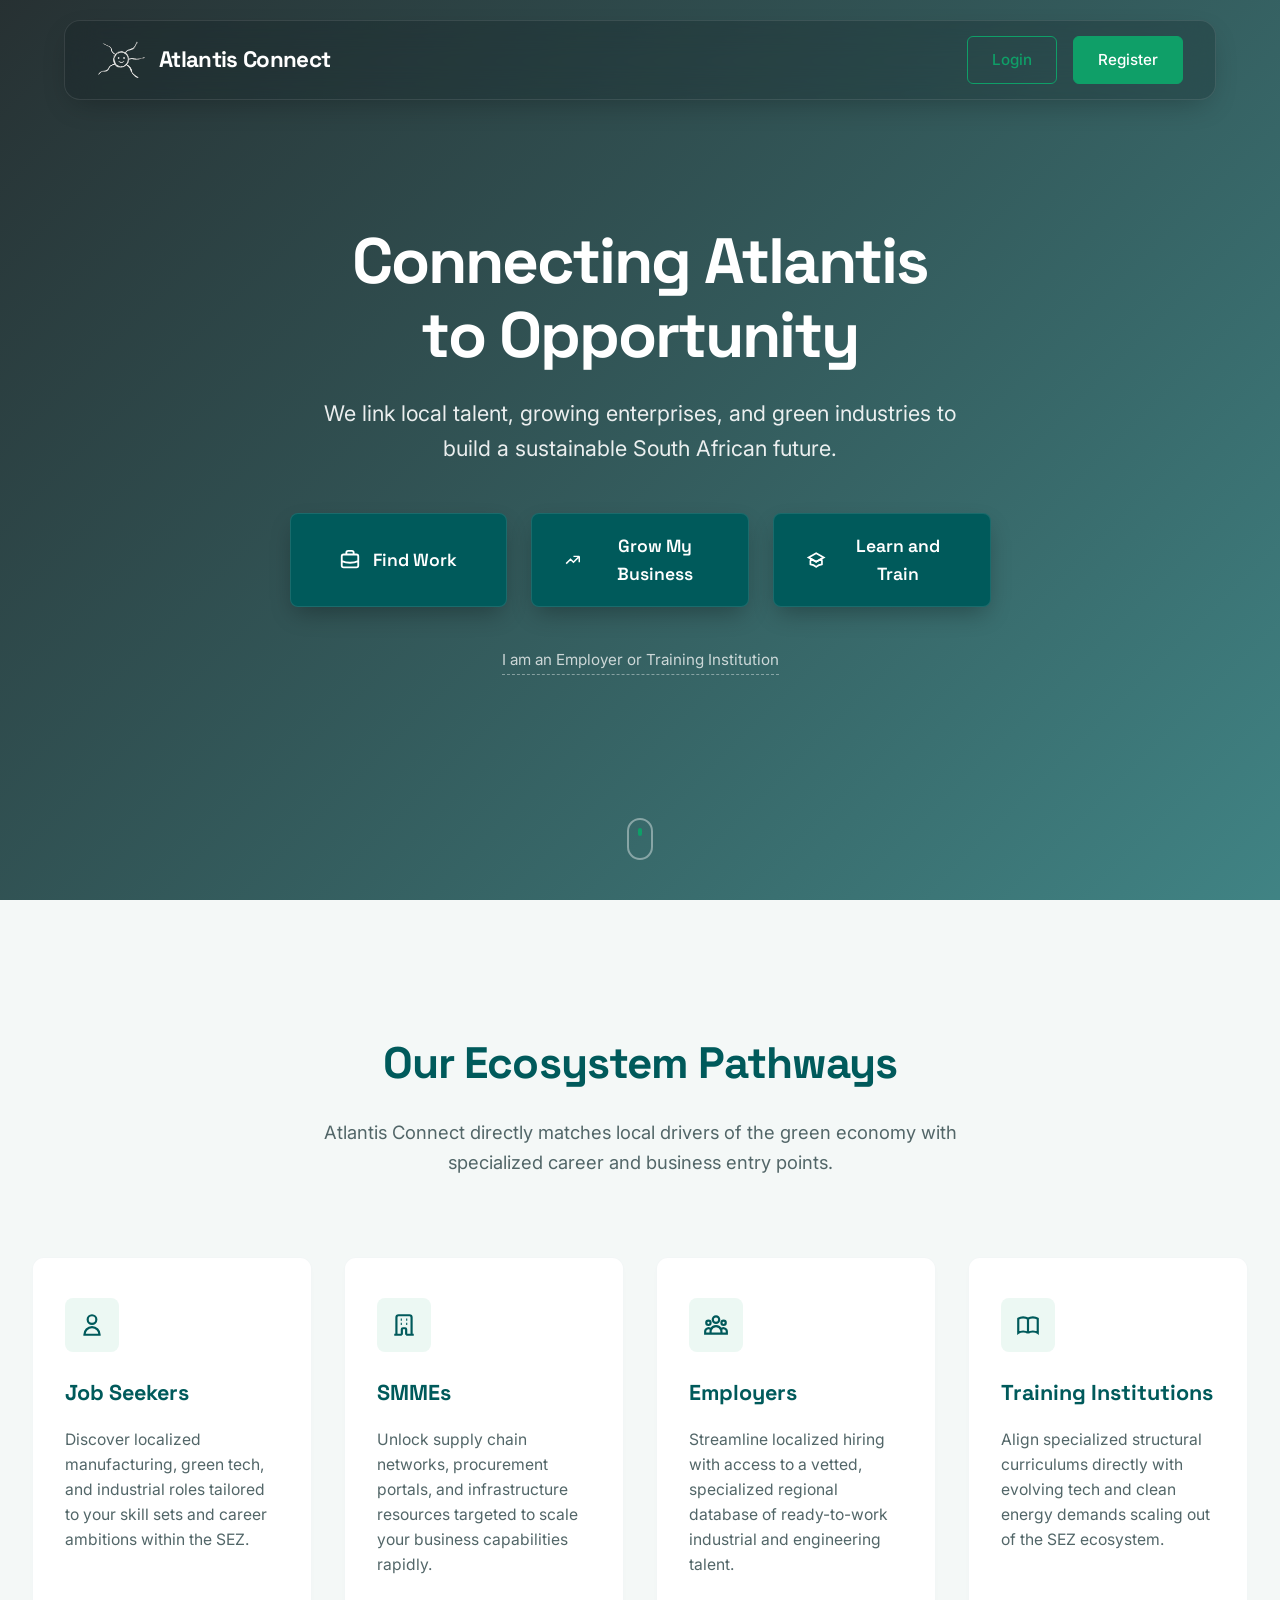
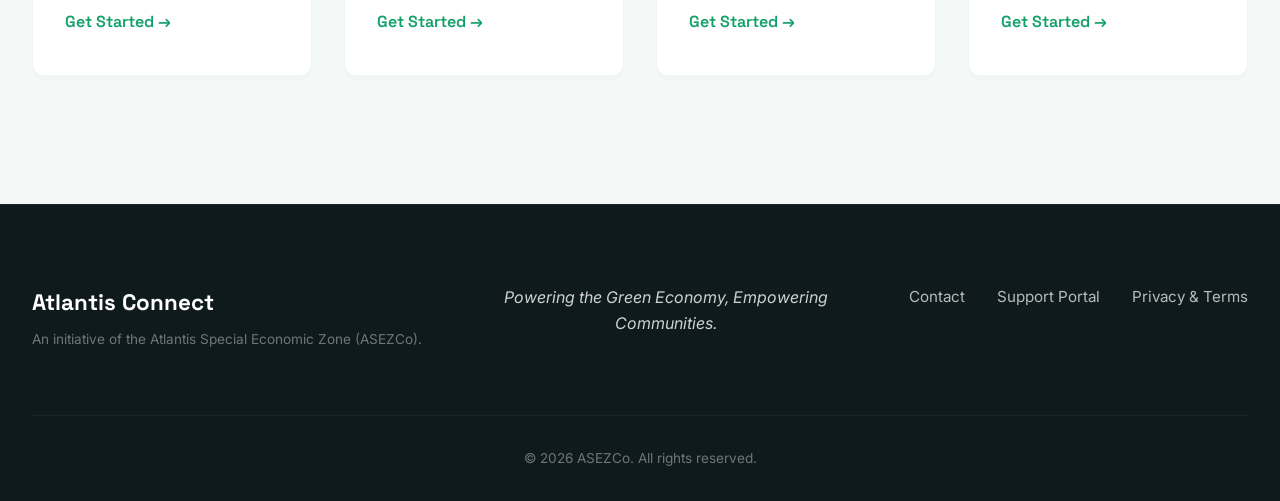
==== index.html @ b41f477b "seeker section complete" ====
<!doctype html>
<html lang="en">
    <head>
        <meta charset="UTF-8" />
        <meta name="viewport" content="width=device-width, initial-scale=1.0" />
        <title>Atlantis Connect - Where Green Industry Meets Community</title>
        <link rel="preconnect" href="https://fonts.googleapis.com" />
        <link rel="preconnect" href="https://fonts.gstatic.com" crossorigin />
        <link
            href="https://fonts.googleapis.com/css2?family=Inter:wght@400;500;600&family=Space+Grotesk:wght@600;700&display=swap"
            rel="stylesheet"
        />
        <link rel="stylesheet" href="style.css" />
    </head>
    <body>
        <header class="navbar" id="navbar">
            <div class="nav-container">
                <a
                    href="#"
                    class="brand-identity"
                    aria-label="Atlantis Connect Home"
                >
                    <img
                        src="logo.png"
                        alt="Atlantis Connect Logo"
                        class="nav-logo"
                        onerror="this.style.display = 'none'"
                    />
                    <span class="brand-name">Atlantis Connect</span>
                </a>

                <button
                    class="menu-toggle"
                    id="menuToggle"
                    aria-expanded="false"
                    aria-label="Toggle navigation menu"
                >
                    <span class="hamburger"></span>
                </button>

                <nav class="nav-menu" id="navMenu">
                    <div class="nav-buttons">
                        <a href="portal.html" class="btn btn-ghost">Login</a>
                        <a href="portal.html" class="btn btn-solid">Register</a>
                    </div>
                </nav>
            </div>
        </header>

        <main>
            <section class="hero">
                <video
                    class="hero-video"
                    autoplay
                    muted
                    loop
                    playsinline
                    poster="https://images.unsplash.com/photo-1473341304170-971dccb5ac1e?auto=format&fit=crop&w=1920&q=80"
                >
                    <source
                        src="https://assets.mixkit.co/videos/preview/mixkit-wind-turbines-generating-electricity-in-a-field-43285-large.mp4"
                        type="video/mp4"
                    />
                    Your browser does not support the video tag.
                </video>
                <div class="hero-overlay"></div>

                <div class="hero-content">
                    <h1 class="hero-headline">
                        Connecting Atlantis<br />to Opportunity
                    </h1>
                    <p class="hero-subtext">
                        We link local talent, growing enterprises, and green
                        industries to build a sustainable South African future.
                    </p>

                    <div class="hero-ctas">
                        <a href="#find-work" class="btn-cta">
                            <svg
                                class="cta-icon"
                                viewBox="0 0 24 24"
                                fill="none"
                                stroke="currentColor"
                                stroke-width="2"
                            >
                                <path
                                    d="M21 13.255A23.931 23.931 0 0112 15c-3.183 0-6.22-.62-9-1.745M16 6V4a2 2 0 00-2-2h-4a2 2 0 00-2 2v2m4 6h.01M5 20h14a2 2 0 002-2V8a2 2 0 00-2-2H5a2 2 0 00-2 2v10a2 2 0 002 2z"
                                />
                            </svg>
                            Find Work
                        </a>
                        <a href="#grow-business" class="btn-cta">
                            <svg
                                class="cta-icon"
                                viewBox="0 0 24 24"
                                fill="none"
                                stroke="currentColor"
                                stroke-width="2"
                            >
                                <path d="M13 7h8m0 0v8m0-8l-8 8-4-4-6 6" />
                            </svg>
                            Grow My Business
                        </a>
                        <a href="#learn-train" class="btn-cta">
                            <svg
                                class="cta-icon"
                                viewBox="0 0 24 24"
                                fill="none"
                                stroke="currentColor"
                                stroke-width="2"
                            >
                                <path d="M12 14l9-5-9-5-9 5 9 5z" />
                                <path
                                    d="M12 14l6.16-3.422a12.083 12.083 0 01.665 6.479A11.952 11.952 0 0012 20.055a11.952 11.952 0 00-6.824-2.998 12.078 12.078 0 01.665-6.479L12 14z"
                                />
                            </svg>
                            Learn and Train
                        </a>
                    </div>

                    <a href="#employer-registration" class="hero-secondary-link"
                        >I am an Employer or Training Institution</a
                    >
                </div>

                <div class="scroll-indicator" aria-hidden="true">
                    <div class="mouse-wheel"></div>
                </div>
            </section>

            <section class="how-it-works" id="how-it-works">
                <div class="section-container">
                    <div class="section-header animate-on-scroll">
                        <h2>Our Ecosystem Pathways</h2>
                        <p>
                            Atlantis Connect directly matches local drivers of
                            the green economy with specialized career and
                            business entry points.
                        </p>
                    </div>

                    <div class="cards-grid">
                        <div class="card animate-on-scroll">
                            <div class="card-icon-wrapper">
                                <svg
                                    class="card-icon"
                                    viewBox="0 0 24 24"
                                    fill="none"
                                    stroke="currentColor"
                                    stroke-width="2"
                                >
                                    <path
                                        d="M16 7a4 4 0 11-8 0 4 4 0 018 0zM12 14a7 7 0 00-7 7h14a7 7 0 00-7-7z"
                                    />
                                </svg>
                            </div>
                            <h3>Job Seekers</h3>
                            <p>
                                Discover localized manufacturing, green tech,
                                and industrial roles tailored to your skill sets
                                and career ambitions within the SEZ.
                            </p>
                            <a href="#job-seeker" class="card-link"
                                >Get Started &rarr;</a
                            >
                        </div>

                        <div class="card animate-on-scroll">
                            <div class="card-icon-wrapper">
                                <svg
                                    class="card-icon"
                                    viewBox="0 0 24 24"
                                    fill="none"
                                    stroke="currentColor"
                                    stroke-width="2"
                                >
                                    <path
                                        d="M19 21V5a2 2 0 00-2-2H7a2 2 0 00-2 2v16m14 0h2m-2 0h-5m-9 0H3m2 0h5M9 7h1m-1 4h1m4-4h1m-1 4h1m-5 10v-5a1 1 0 011-1h2a1 1 0 011 1v5"
                                    />
                                </svg>
                            </div>
                            <h3>SMMEs</h3>
                            <p>
                                Unlock supply chain networks, procurement
                                portals, and infrastructure resources targeted
                                to scale your business capabilities rapidly.
                            </p>
                            <a href="#smme" class="card-link"
                                >Get Started &rarr;</a
                            >
                        </div>

                        <div class="card animate-on-scroll">
                            <div class="card-icon-wrapper">
                                <svg
                                    class="card-icon"
                                    viewBox="0 0 24 24"
                                    fill="none"
                                    stroke="currentColor"
                                    stroke-width="2"
                                >
                                    <path
                                        d="M17 20h5v-2a3 3 0 00-5.356-1.857M17 20H7m10 0v-2c0-.656-.126-1.283-.356-1.857M7 20H2v-2a3 3 0 015.356-1.857M7 20v-2c0-.656.126-1.283.356-1.857m0 0a5.002 5.002 0 019.288 0M15 7a3 3 0 11-6 0 3 3 0 016 0zm6 3a2 2 0 11-4 0 2 2 0 014 0zM7 10a2 2 0 11-4 0 2 2 0 014 0z"
                                    />
                                </svg>
                            </div>
                            <h3>Employers</h3>
                            <p>
                                Streamline localized hiring with access to a
                                vetted, specialized regional database of
                                ready-to-work industrial and engineering talent.
                            </p>
                            <a href="#employer" class="card-link"
                                >Get Started &rarr;</a
                            >
                        </div>

                        <div class="card animate-on-scroll">
                            <div class="card-icon-wrapper">
                                <svg
                                    class="card-icon"
                                    viewBox="0 0 24 24"
                                    fill="none"
                                    stroke="currentColor"
                                    stroke-width="2"
                                >
                                    <path
                                        d="M12 6.253v13m0-13C10.832 5.477 9.246 5 7.5 5S4.168 5.477 3 6.253v13C4.168 18.477 5.754 18 7.5 18s3.332.477 4.5 1.253m0-13C13.168 5.477 14.754 5 16.5 5c1.747 0 3.332.477 4.5 1.253v13C19.832 18.477 18.247 18 16.5 18c-1.746 0-3.332.477-4.5 1.253"
                                    />
                                </svg>
                            </div>
                            <h3>Training Institutions</h3>
                            <p>
                                Align specialized structural curriculums
                                directly with evolving tech and clean energy
                                demands scaling out of the SEZ ecosystem.
                            </p>
                            <a href="#institutions" class="card-link"
                                >Get Started &rarr;</a
                            >
                        </div>
                    </div>
                </div>
            </section>
        </main>

        <footer class="footer">
            <div class="footer-container">
                <div class="footer-left">
                    <span class="footer-brand">Atlantis Connect</span>
                    <p class="footer-credit">
                        An initiative of the Atlantis Special Economic Zone
                        (ASEZCo).
                    </p>
                </div>
                <div class="footer-center">
                    <p class="footer-tagline">
                        Powering the Green Economy, Empowering Communities.
                    </p>
                </div>
                <div class="footer-right">
                    <nav class="footer-links" aria-label="Footer Navigation">
                        <a href="#contact">Contact</a>
                        <a href="#support">Support Portal</a>
                        <a href="#privacy">Privacy & Terms</a>
                    </nav>
                </div>
            </div>
            <div class="footer-bottom">
                <p>&copy; 2026 ASEZCo. All rights reserved.</p>
            </div>
        </footer>

        <script src="app.js"></script>
    </body>
</html>
---- style.css ----
/* --- CSS DESIGN SYSTEM & TOKENS --- */
:root {
    /* Color Palette - Grounded Green Economy Theme */
    --color-primary: #005a5b; /* Deep Teal */
    --color-accent: #0f9f68; /* Vibrant Sustainable Green */
    --color-accent-hover: #0c8556; /* Deepened Accenting Green */
    --color-bg-dark: #0f1a1c; /* Muted Charcoal Charcoal-Teal Blend */
    --color-bg-light: #f4f8f7; /* Clean Minimal Light Green Neutrals */
    --color-text-dark: #1a2b2c; /* Near Black Neutral */
    --color-text-muted: #526668; /* Softer Contrast Body Text */
    --color-white: #ffffff;

    /* Typography Overrides */
    --font-heading:
        "Space Grotesk", -apple-system, BlinkMacSystemFont, sans-serif;
    --font-body: "Inter", -apple-system, BlinkMacSystemFont, sans-serif;

    /* Structural Constants */
    --navbar-height: 80px;
    --transition-smooth: all 0.4s cubic-bezier(0.16, 1, 0.3, 1);
}

/* --- RESET & ACCESSIBILITY STANDARD RESET --- */
* {
    box-sizing: border-box;
    margin: 0;
    padding: 0;
}

html {
    scroll-behavior: smooth;
    font-size: 16px;
}

body {
    font-family: var(--font-body);
    color: var(--color-text-dark);
    background-color: var(--color-white);
    line-height: 1.6;
    overflow-x: hidden;
    -webkit-font-smoothing: antialiased;
}

/* Accessible focus outline metrics */
a:focus-visible,
button:focus-visible {
    outline: 3px solid var(--color-accent);
    outline-offset: 4px;
}

/* --- FIXED GLASSMORPHIC NAVBAR --- */
.navbar {
    position: fixed;
    top: 0;
    left: 0;
    width: 100%;
    height: var(--navbar-height);
    z-index: 1000;
    display: flex;
    align-items: center;
    background-color: rgba(
        15,
        26,
        28,
        0.15
    ); /* Semi-transparent default start */
    backdrop-filter: blur(5px);
    -webkit-backdrop-filter: blur(12px);
    border-bottom: 1px solid rgba(255, 255, 255, 0.05);
    transition: var(--transition-smooth);
}

/* Scrolled visual adjustments via Javascript state injection */
.navbar.scrolled {
    background-color: rgba(15, 26, 28, 0.85);
    border-bottom: 1px solid rgba(15, 159, 104, 0.15);
    box-shadow: 0 4px 30px rgba(0, 0, 0, 0.1);
}

.nav-container {
    width: 100%;
    max-width: 1280px;
    margin: 0 auto;
    padding: 0 2rem;
    display: flex;
    justify-content: space-between;
    align-items: center;
}

.brand-identity {
    display: flex;
    align-items: center;
    text-decoration: none;
    gap: 0.75rem;
}

.nav-logo {
    height: 40px;
    width: auto;
    object-fit: contain;
}

.brand-name {
    font-family: var(--font-heading);
    font-weight: 700;
    font-size: 1.4rem;
    color: var(--color-white);
    letter-spacing: -0.03em;
}

.nav-menu {
    display: flex;
    align-items: center;
}

.nav-buttons {
    display: flex;
    gap: 1rem;
    align-items: center;
}

/* Button UI Components */
.btn {
    display: inline-flex;
    align-items: center;
    justify-content: center;
    padding: 0.65rem 1.5rem;
    font-weight: 500;
    font-size: 0.95rem;
    border-radius: 6px;
    text-decoration: none;
    cursor: pointer;
    transition: var(--transition-smooth);
}

.btn-ghost {
    color: var(--color-accent);
    background: transparent;
    border: 1.5px solid var(--color-accent);
}

.btn-ghost:hover {
    color: var(--color-white);
    background-color: var(--color-accent);
    border-color: var(--color-accent);
}

.btn-solid {
    color: var(--color-white);
    background-color: var(--color-accent);
    border: 1.5px solid var(--color-accent);
}

.btn-solid:hover {
    background-color: var(--color-accent-hover);
    border-color: var(--color-accent-hover);
    transform: translateY(-1px);
}

/* Mobile Hamburger Menu icon structural patterns */
.menu-toggle {
    display: none;
    background: none;
    border: none;
    cursor: pointer;
    padding: 0.5rem;
    z-index: 1001;
}

.hamburger {
    display: block;
    width: 24px;
    height: 2px;
    background: var(--color-white);
    position: relative;
    transition: background 0.3s ease;
}

.hamburger::before,
.hamburger::after {
    content: "";
    position: absolute;
    width: 24px;
    height: 2px;
    background: var(--color-white);
    transition:
        transform 0.3s ease,
        top 0.3s ease;
}
.hamburger::before {
    top: -6px;
}
.hamburger::after {
    top: 6px;
}

/* Hamburger Open States */
.menu-toggle[aria-expanded="true"] .hamburger {
    background: transparent;
}
.menu-toggle[aria-expanded="true"] .hamburger::before {
    transform: rotate(45deg);
    top: 0;
}
.menu-toggle[aria-expanded="true"] .hamburger::after {
    transform: rotate(-45deg);
    top: 0;
}

/* --- FULL SCREEN HERO VIA VIDEO ELEMENT --- */
.hero {
    position: relative;
    width: 100vw;
    height: 100vh;
    display: flex;
    align-items: center;
    justify-content: center;
    overflow: hidden;
}

.hero-video {
    position: absolute;
    top: 50%;
    left: 50%;
    min-width: 100%;
    min-height: 100%;
    width: auto;
    height: auto;
    transform: translate(-50%, -50%);
    object-fit: cover;
    z-index: 1;
}

.hero-overlay {
    position: absolute;
    top: 0;
    left: 0;
    width: 100%;
    height: 100%;
    background: linear-gradient(
        135deg,
        rgba(15, 26, 28, 0.9) 0%,
        rgba(0, 90, 91, 0.75) 100%
    );
    z-index: 2;
}

.hero-content {
    position: relative;
    z-index: 3;
    max-width: 900px;
    padding: 0 2rem;
    text-align: center;
    color: var(--color-white);
}

.hero-headline {
    font-family: var(--font-heading);
    font-size: clamp(2.5rem, 5vw, 4.5rem);
    font-weight: 700;
    line-height: 1.15;
    letter-spacing: -0.03em;
    margin-bottom: 1.5rem;
}

.hero-subtext {
    font-size: clamp(1.1rem, 2.5vw, 1.35rem);
    max-width: 650px;
    margin: 0 auto 3rem auto;
    font-weight: 400;
    color: rgba(255, 255, 255, 0.9);
}

/* Call-to-action Horizonal Block Arrays */
.hero-ctas {
    display: flex;
    justify-content: center;
    gap: 1.5rem;
    margin-bottom: 2.5rem;
}

.btn-cta {
    display: inline-flex;
    align-items: center;
    justify-content: center;
    gap: 0.75rem;
    padding: 1.1rem 2rem;
    background-color: var(--color-primary);
    color: var(--color-white);
    font-family: var(--font-heading);
    font-weight: 600;
    font-size: 1.1rem;
    text-decoration: none;
    border-radius: 8px;
    border: 1px solid rgba(255, 255, 255, 0.1);
    box-shadow: 0 10px 25px -5px rgba(0, 0, 0, 0.3);
    transition: var(--transition-smooth);
    flex: 1;
    max-width: 240px;
}

.btn-cta:hover {
    background-color: var(--color-accent);
    transform: translateY(-3px);
    box-shadow: 0 15px 30px -5px rgba(15, 159, 104, 0.4);
}

.cta-icon {
    width: 22px;
    height: 22px;
    transition: var(--transition-smooth);
}

.hero-secondary-link {
    display: inline-block;
    color: rgba(255, 255, 255, 0.75);
    font-size: 0.95rem;
    text-decoration: none;
    border-bottom: 1px dashed rgba(255, 255, 255, 0.4);
    padding-bottom: 2px;
    transition: var(--transition-smooth);
}

.hero-secondary-link:hover {
    color: var(--color-accent);
    border-bottom-color: var(--color-accent);
}

/* Scroll Indicators */
.scroll-indicator {
    position: absolute;
    bottom: 2.5rem;
    left: 50%;
    transform: translateX(-50%);
    z-index: 3;
}

.mouse-wheel {
    width: 26px;
    height: 42px;
    border: 2px solid rgba(255, 255, 255, 0.4);
    border-radius: 15px;
    position: relative;
}

.mouse-wheel::before {
    content: "";
    position: absolute;
    top: 8px;
    left: 50%;
    width: 4px;
    height: 8px;
    background-color: var(--color-accent);
    border-radius: 2px;
    transform: translateX(-50%);
    animation: scrollBlink 2s infinite ease-in-out;
}

@keyframes scrollBlink {
    0% {
        opacity: 0;
        transform: translate(-50%, 0);
    }
    40% {
        opacity: 1;
    }
    80% {
        opacity: 0;
        transform: translate(-50%, 10px);
    }
    100% {
        opacity: 0;
    }
}

/* --- HOW IT WORKS CARD SECTION --- */
.how-it-works {
    background-color: var(--color-bg-light);
    padding: 8rem 2rem;
    position: relative;
}

.section-container {
    max-width: 1280px;
    margin: 0 auto;
}

.section-header {
    text-align: center;
    max-width: 700px;
    margin: 0 auto 5rem auto;
}

.section-header h2 {
    font-family: var(--font-heading);
    font-size: clamp(2rem, 4vw, 2.75rem);
    color: var(--color-primary);
    margin-bottom: 1.25rem;
    letter-spacing: -0.02em;
}

.section-header p {
    font-size: 1.15rem;
    color: var(--color-text-muted);
}

.cards-grid {
    display: grid;
    grid-template-columns: repeat(4, 1fr);
    gap: 2rem;
}

.card {
    background: var(--color-white);
    padding: 2.5rem 2rem;
    border-radius: 12px;
    box-shadow:
        0 4px 6px -1px rgba(0, 0, 0, 0.02),
        0 2px 4px -1px rgba(0, 0, 0, 0.006);
    border: 1px solid rgba(0, 90, 91, 0.05);
    transition: var(--transition-smooth);
    display: flex;
    flex-direction: column;
}

.card:hover {
    transform: translateY(-8px);
    box-shadow: 0 20px 40px -15px rgba(0, 90, 91, 0.12);
    border-color: rgba(15, 159, 104, 0.2);
}

.card-icon-wrapper {
    width: 54px;
    height: 54px;
    background-color: rgba(15, 159, 104, 0.08);
    border-radius: 8px;
    display: flex;
    align-items: center;
    justify-content: center;
    margin-bottom: 1.5rem;
    color: var(--color-primary);
    transition: var(--transition-smooth);
}

.card:hover .card-icon-wrapper {
    background-color: var(--color-accent);
    color: var(--color-white);
}

.card-icon {
    width: 26px;
    height: 26px;
}

.card h3 {
    font-family: var(--font-heading);
    font-size: 1.35rem;
    color: var(--color-primary);
    margin-bottom: 1rem;
}

.card p {
    color: var(--color-text-muted);
    font-size: 0.98rem;
    line-height: 1.6;
    margin-bottom: 2rem;
    flex-grow: 1;
}

.card-link {
    font-family: var(--font-heading);
    font-weight: 600;
    color: var(--color-accent);
    text-decoration: none;
    font-size: 1rem;
    display: inline-flex;
    align-items: center;
    transition: var(--transition-smooth);
}

.card:hover .card-link {
    color: var(--color-primary);
}

/* --- INTERSECTION OBSERVER ANIMATION WRAPPERS --- */
.animate-on-scroll {
    opacity: 0;
    transform: translateY(30px);
    transition:
        opacity 0.8s cubic-bezier(0.16, 1, 0.3, 1),
        transform 0.8s cubic-bezier(0.16, 1, 0.3, 1);
    will-change: transform, opacity;
}

.animate-on-scroll.visible {
    opacity: 1;
    transform: translateY(0);
}

/* --- MINIMAL FOOTER LAYOUT --- */
.footer {
    background-color: var(--color-bg-dark);
    color: rgba(255, 255, 255, 0.7);
    padding: 5rem 2rem 2rem 2rem;
    border-top: 1px solid rgba(255, 255, 255, 0.05);
}

.footer-container {
    max-width: 1280px;
    margin: 0 auto;
    display: flex;
    justify-content: space-between;
    align-items: flex-start;
    gap: 3rem;
    margin-bottom: 4rem;
}

.footer-brand {
    font-family: var(--font-heading);
    font-weight: 700;
    font-size: 1.4rem;
    color: var(--color-white);
    display: block;
    margin-bottom: 0.5rem;
}

.footer-credit {
    font-size: 0.85rem;
    color: rgba(255, 255, 255, 0.4);
}

.footer-center {
    max-width: 350px;
    text-align: center;
}

.footer-tagline {
    font-size: 1rem;
    font-style: italic;
    color: rgba(255, 255, 255, 0.8);
}

.footer-links {
    display: flex;
    gap: 2rem;
}

.footer-links a {
    color: rgba(255, 255, 255, 0.7);
    text-decoration: none;
    font-size: 0.95rem;
    transition: var(--transition-smooth);
}

.footer-links a:hover {
    color: var(--color-accent);
}

.footer-bottom {
    max-width: 1280px;
    margin: 0 auto;
    padding-top: 2rem;
    border-top: 1px solid rgba(255, 255, 255, 0.05);
    text-align: center;
    font-size: 0.85rem;
    color: rgba(255, 255, 255, 0.4);
}

/* --- ADAPTIVE RESPONSIVE MEDIA QUERIES --- */

@media (max-width: 1024px) {
    .cards-grid {
        grid-template-columns: repeat(2, 1fr);
        gap: 1.5rem;
    }

    .footer-container {
        flex-direction: column;
        align-items: center;
        text-align: center;
        gap: 2.5rem;
    }
}

@media (max-width: 768px) {
    :root {
        --navbar-height: 70px;
    }

    /* Transforming Mobile Menu Overlay */
    .menu-toggle {
        display: block;
    }

    .nav-menu {
        position: fixed;
        top: 0;
        right: -100%;
        width: 80%;
        max-width: 400px;
        height: 100vh;
        background-color: rgba(15, 26, 28, 0.98);
        backdrop-filter: blur(20px);
        -webkit-backdrop-filter: blur(20px);
        padding: 8rem 2rem 2rem 2rem;
        box-shadow: -10px 0 30px rgba(0, 0, 0, 0.5);
        transition: right 0.4s cubic-bezier(0.16, 1, 0.3, 1);
        z-index: 1000;
        display: block;
    }

    .nav-menu.active {
        right: 0;
    }

    .nav-buttons {
        flex-direction: column;
        width: 100%;
        gap: 1.5rem;
    }

    .nav-buttons .btn {
        width: 100%;
        padding: 1rem;
        font-size: 1.1rem;
    }

    /* Stacked Hero Actions on mobile viewports */
    .hero-ctas {
        flex-direction: column;
        align-items: center;
        gap: 1rem;
    }

    .btn-cta {
        width: 100%;
        max-width: 100%;
    }

    .cards-grid {
        grid-template-columns: 1fr;
    }

    .how-it-works {
        padding: 5rem 1.5rem;
    }
}

/* --- FIXED FLOATING GLASSMORPHIC NAVBAR --- */
.navbar {
    position: fixed;
    /* Position parameters to create the floating margins */
    top: 1.25rem;
    left: 5%;
    width: 90%;
    height: var(--navbar-height);
    z-index: 1000;
    display: flex;
    align-items: center;

    /* Aesthetics: Floating layout adjustments */
    background-color: rgba(15, 26, 28, 0.25);
    backdrop-filter: blur(16px);
    -webkit-backdrop-filter: blur(16px);
    border: 1px solid rgba(255, 255, 255, 0.1);
    border-radius: 16px; /* Smooth rounded corners */

    box-shadow: 0 10px 30px -10px rgba(0, 0, 0, 0.3);
    transition: var(--transition-smooth);
}

/* Scrolled visual transitions */
.navbar.scrolled {
    top: 0.75rem; /* Subtly shifts closer to the top edge on scroll */
    background-color: rgba(26, 47, 50, 0.85);
    border-color: rgba(15, 159, 104, 0.3); /* Accent teal border highlight */
    box-shadow: 0 20px 40px -15px rgba(0, 0, 0, 0.5);
}

/* Responsive adjustment for Mobile Viewports */
@media (max-width: 768px) {
    .navbar {
        top: 1rem;
        left: 4%;
        width: 92%;
        border-radius: 12px; /* Slightly tighter radius for smaller screens */
    }

    .navbar.scrolled {
        top: 0.5rem;
    }
}
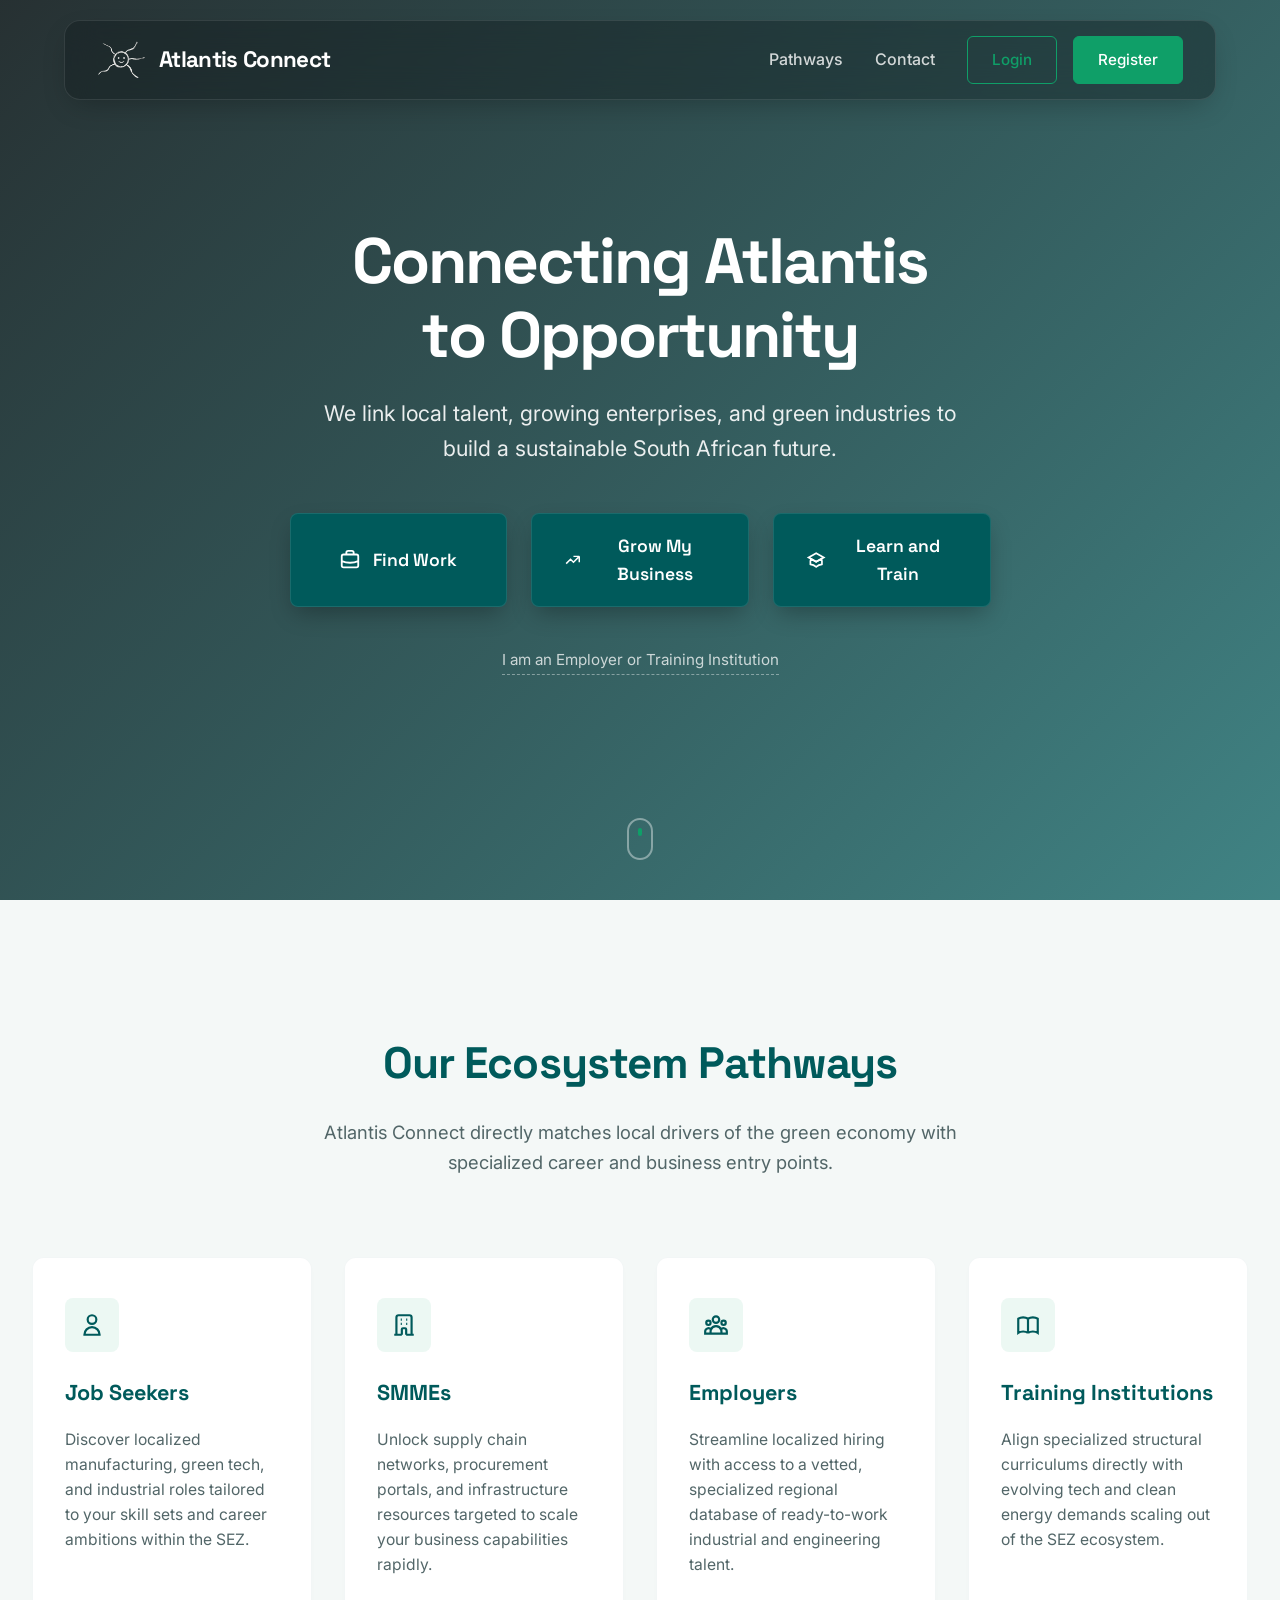
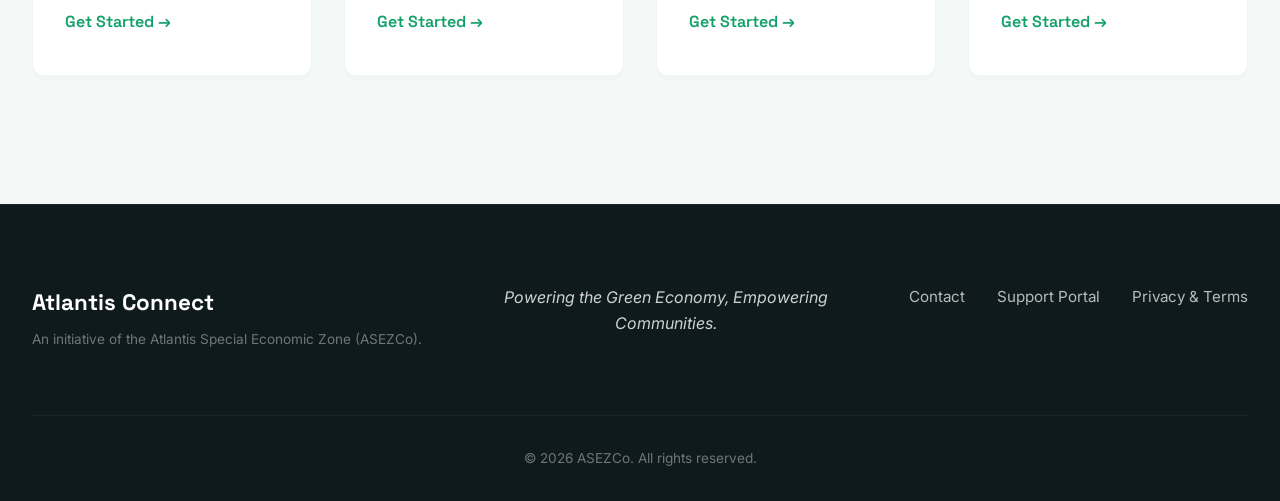
==== commit a97d1713: "added responsiveness to login page" ====
--- a/index.html
+++ b/index.html
@@ -39,6 +39,16 @@
                 </button>
 
                 <nav class="nav-menu" id="navMenu">
+                    <ul class="nav-links">
+                        <li>
+                            <a href="#how-it-works" class="nav-link-item"
+                                >Pathways</a
+                            >
+                        </li>
+                        <li>
+                            <a href="#contact" class="nav-link-item">Contact</a>
+                        </li>
+                    </ul>
                     <div class="nav-buttons">
                         <a href="portal.html" class="btn btn-ghost">Login</a>
                         <a href="portal.html" class="btn btn-solid">Register</a>
--- a/style.css
+++ b/style.css
@@ -690,3 +690,155 @@
         top: 0.5rem;
     }
 }
+
+/* --- FIXED FLOATING GLASSMORPHIC NAVBAR (Desktop Default) --- */
+.navbar {
+    position: fixed;
+    top: 1.25rem;
+    left: 5%;
+    width: 90%;
+    height: var(--navbar-height);
+    z-index: 1000;
+    display: flex;
+    align-items: center;
+    background-color: rgba(15, 26, 28, 0.4);
+    backdrop-filter: blur(16px);
+    -webkit-backdrop-filter: blur(16px);
+    border: 1px solid rgba(255, 255, 255, 0.1);
+    border-radius: 16px;
+    box-shadow: 0 10px 30px -10px rgba(0, 0, 0, 0.3);
+    transition: var(--transition-smooth);
+}
+
+.navbar.scrolled {
+    top: 0.75rem;
+    background-color: rgba(15, 26, 28, 0.9);
+    border-color: rgba(15, 159, 104, 0.3);
+    box-shadow: 0 20px 40px -15px rgba(0, 0, 0, 0.5);
+}
+
+/* Base Desktop Nav Links styling */
+.nav-links {
+    display: flex;
+    list-style: none;
+    gap: 2rem;
+    margin-right: 2rem;
+}
+
+.nav-link-item {
+    color: rgba(255, 255, 255, 0.8);
+    text-decoration: none;
+    font-weight: 500;
+    transition: var(--transition-smooth);
+}
+
+.nav-link-item:hover {
+    color: var(--color-accent);
+}
+
+/* --- ADAPTIVE RESPONSIVE MEDIA QUERIES --- */
+@media (max-width: 1024px) {
+    .cards-grid {
+        grid-template-columns: repeat(2, 1fr);
+        gap: 1.5rem;
+    }
+    .footer-container {
+        flex-direction: column;
+        align-items: center;
+        text-align: center;
+        gap: 2.5rem;
+    }
+}
+
+@media (max-width: 768px) {
+    :root {
+        --navbar-height: 70px;
+    }
+
+    .navbar {
+        top: 1rem;
+        left: 4%;
+        width: 92%;
+        border-radius: 12px;
+    }
+
+    .navbar.scrolled {
+        top: 0.5rem;
+    }
+
+    .menu-toggle {
+        display: block;
+    }
+
+    /* Fixed Layout: Break out of the floating parent dimensions safely */
+    .nav-menu {
+        position: fixed;
+        top: calc(-1rem - 2px); /* Offsets the navbar floating top margin */
+        right: -110%;
+        width: 85vw;
+        max-width: 360px;
+        height: 100vh;
+        background-color: #0f1a1c; /* Solid fall-back match to --color-bg-dark */
+        padding: 6rem 2rem 2rem 2rem;
+        box-shadow: -10px 0 30px rgba(0, 0, 0, 0.5);
+        transition: right 0.4s cubic-bezier(0.16, 1, 0.3, 1);
+        display: flex;
+        flex-direction: column;
+        gap: 2.5rem;
+        border-top-right-radius: 0;
+        border-bottom-right-radius: 0;
+        border-top-left-radius: 12px;
+        border-bottom-left-radius: 12px;
+    }
+
+    .nav-menu.active {
+        right: calc(
+            -4vw - 2px
+        ); /* Snaps neatly to the screen edge regardless of floating parent margins */
+    }
+
+    .nav-links {
+        flex-direction: column;
+        gap: 1.5rem;
+        margin-right: 0;
+        padding: 0;
+    }
+
+    .nav-link-item {
+        font-size: 1.25rem;
+        display: block;
+        padding-bottom: 0.5rem;
+        border-bottom: 1px solid rgba(255, 255, 255, 0.05);
+    }
+
+    .nav-buttons {
+        flex-direction: column;
+        width: 100%;
+        gap: 1rem;
+    }
+
+    .nav-buttons .btn {
+        width: 100%;
+        padding: 0.85rem;
+        font-size: 1.05rem;
+    }
+
+    .hero-ctas {
+        flex-direction: column;
+        align-items: center;
+        gap: 1rem;
+    }
+
+    .btn-cta {
+        width: 100%;
+        max-width: 100%;
+    }
+
+    .cards-grid {
+        grid-template-columns: 1fr;
+    }
+
+    .how-it-works {
+        padding: 5rem 1.5rem;
+    }
+}
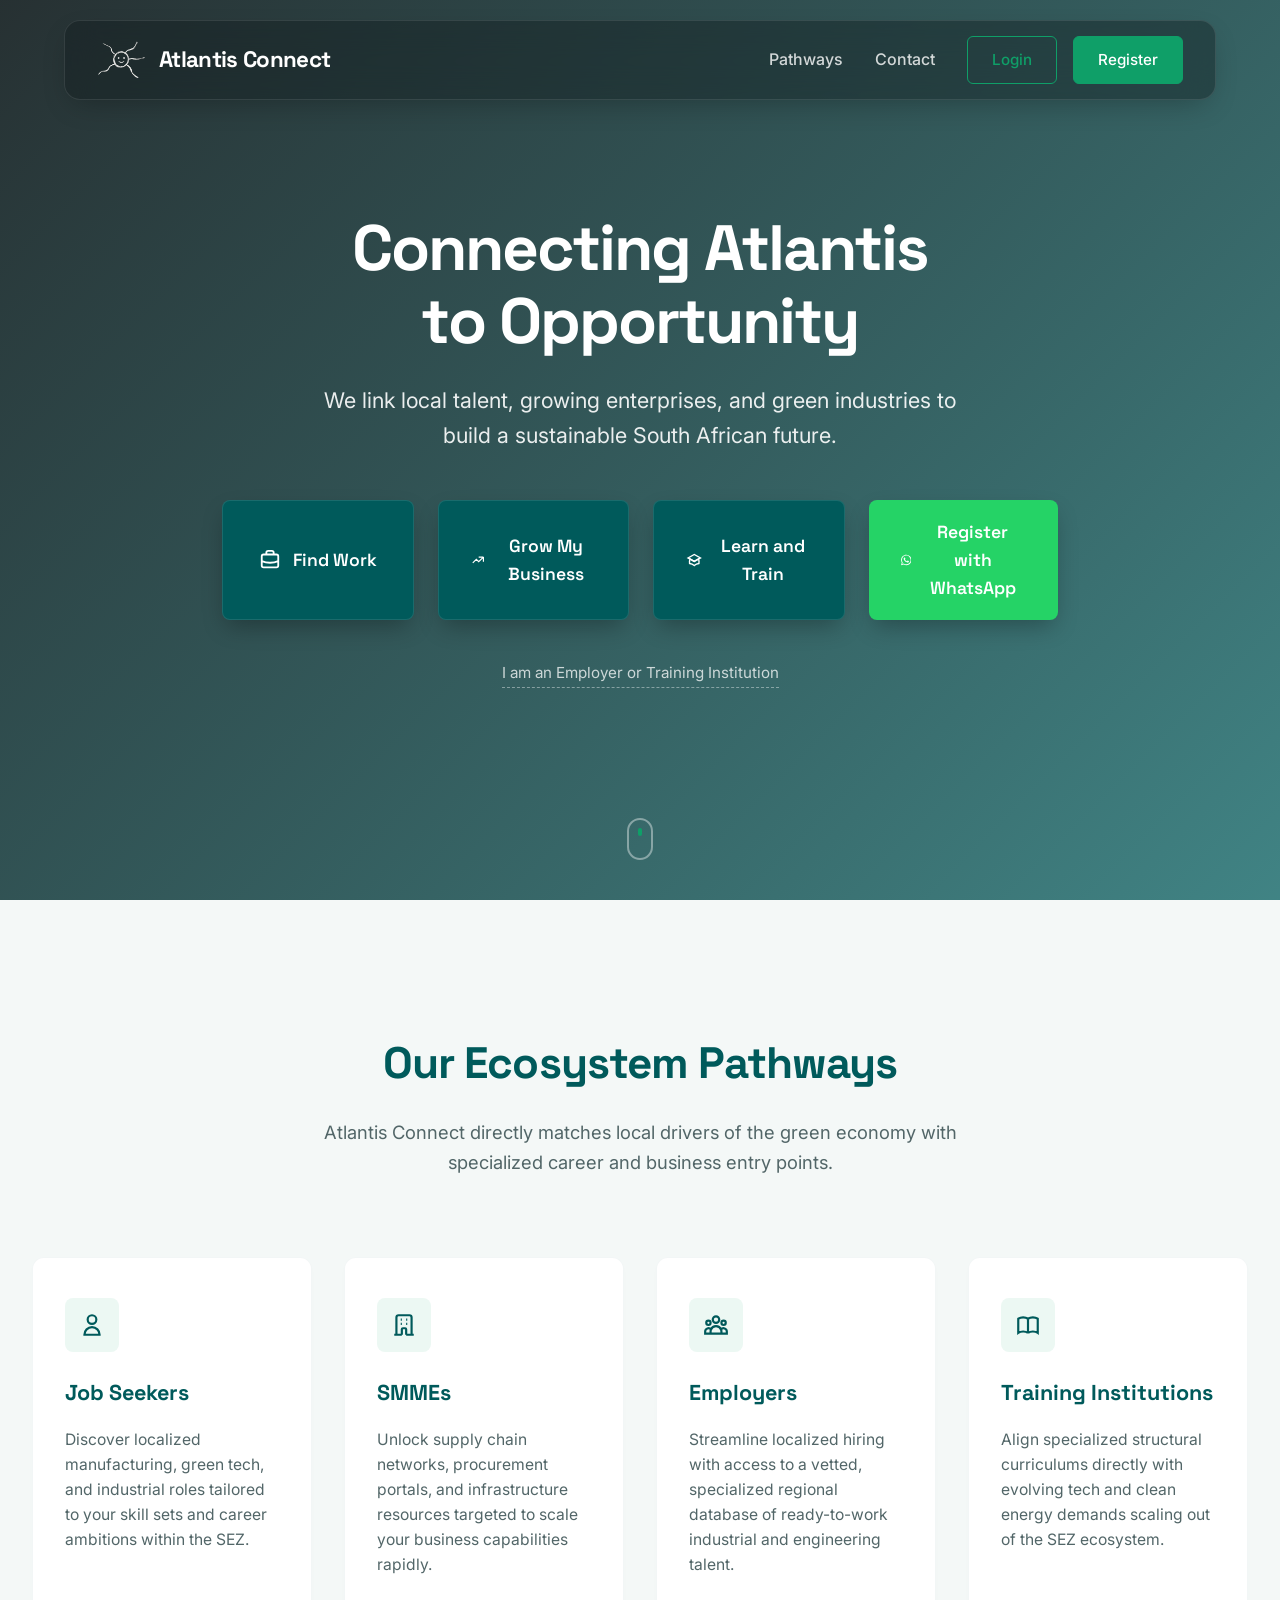
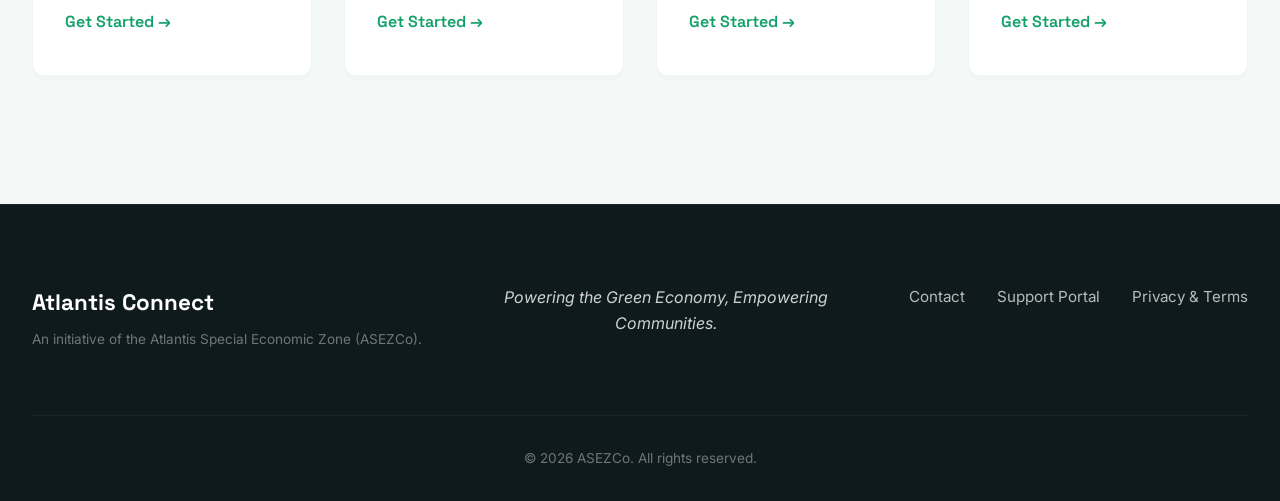
==== commit a1463c2e: "Added WhatsApp chatbot" ====
--- a/index.html
+++ b/index.html
@@ -11,6 +11,45 @@
             rel="stylesheet"
         />
         <link rel="stylesheet" href="style.css" />
+        <style>
+            /* Quick inline styling to support the WhatsApp elements matching the brand guidelines */
+            .btn-whatsapp {
+                background-color: #25d366 !important;
+                color: #ffffff !important;
+                border: none !important;
+                display: inline-flex;
+                align-items: center;
+                gap: 0.5rem;
+                transition:
+                    transform 0.2s ease,
+                    background-color 0.2s ease;
+            }
+            .btn-whatsapp:hover {
+                background-color: #20ba5a !important;
+                transform: translateY(-2px);
+            }
+            .whatsapp-fab {
+                position: fixed;
+                bottom: 2rem;
+                right: 2rem;
+                z-index: 999;
+                padding: 0.85rem 1.5rem;
+                border-radius: 50px;
+                box-shadow: 0 4px 12px rgba(37, 211, 102, 0.3);
+                font-family: "Inter", sans-serif;
+                font-weight: 600;
+                font-size: 0.95rem;
+                text-decoration: none;
+            }
+            @media (max-width: 768px) {
+                .whatsapp-fab {
+                    bottom: 1.5rem;
+                    right: 1.5rem;
+                    padding: 0.75rem 1.25rem;
+                    font-size: 0.85rem;
+                }
+            }
+        </style>
     </head>
     <body>
         <header class="navbar" id="navbar">
@@ -111,6 +150,7 @@
                             </svg>
                             Grow My Business
                         </a>
+
                         <a href="#learn-train" class="btn-cta">
                             <svg
                                 class="cta-icon"
@@ -125,6 +165,23 @@
                                 />
                             </svg>
                             Learn and Train
+                        </a>
+                        <a
+                            href="https://wa.me/27742852001?text=Hi%20Atlantis%20Connect."
+                            target="_blank"
+                            class="btn-cta btn-whatsapp"
+                        >
+                            <svg
+                                viewBox="0 0 24 24"
+                                width="20"
+                                height="20"
+                                fill="currentColor"
+                            >
+                                <path
+                                    d="M17.472 14.382c-.297-.149-1.758-.867-2.03-.967-.273-.099-.471-.148-.67.15-.197.297-.767.966-.94 1.164-.173.199-.347.223-.644.075-.297-.15-1.255-.463-2.39-1.475-.883-.788-1.48-1.761-1.653-2.059-.173-.297-.018-.458.13-.606.134-.133.298-.347.446-.52.149-.174.198-.298.298-.497.099-.198.05-.371-.025-.52-.075-.149-.669-1.612-.916-2.207-.242-.579-.487-.5-.669-.51-.173-.008-.371-.01-.57-.01-.198 0-.52.074-.792.372-.272.297-1.04 1.016-1.04 2.479 0 1.462 1.065 2.875 1.213 3.074.149.198 2.096 3.2 5.077 4.487.709.306 1.262.489 1.694.625.712.227 1.36.195 1.871.118.571-.085 1.758-.719 2.006-1.413.248-.694.248-1.289.173-1.413-.074-.124-.272-.198-.57-.347m-5.421 7.403h-.004a9.87 9.87 0 01-5.031-1.378l-.361-.214-3.741.982.998-3.648-.235-.374a9.86 9.86 0 01-1.51-5.26c.001-5.45 4.436-9.884 9.888-9.884 2.64 0 5.122 1.03 6.988 2.898a9.825 9.825 0 012.893 6.994c-.003 5.45-4.437 9.884-9.885 9.884m8.413-18.297A11.815 11.815 0 0012.05 0C5.495 0 .16 5.335.157 11.892c0 2.096.547 4.142 1.588 5.945L0 24l6.335-1.662c1.746.953 3.71 1.455 5.703 1.458h.005c6.554 0 11.89-5.335 11.893-11.893a11.821 11.821 0 00-3.48-8.413z"
+                                />
+                            </svg>
+                            Register with WhatsApp
                         </a>
                     </div>
 
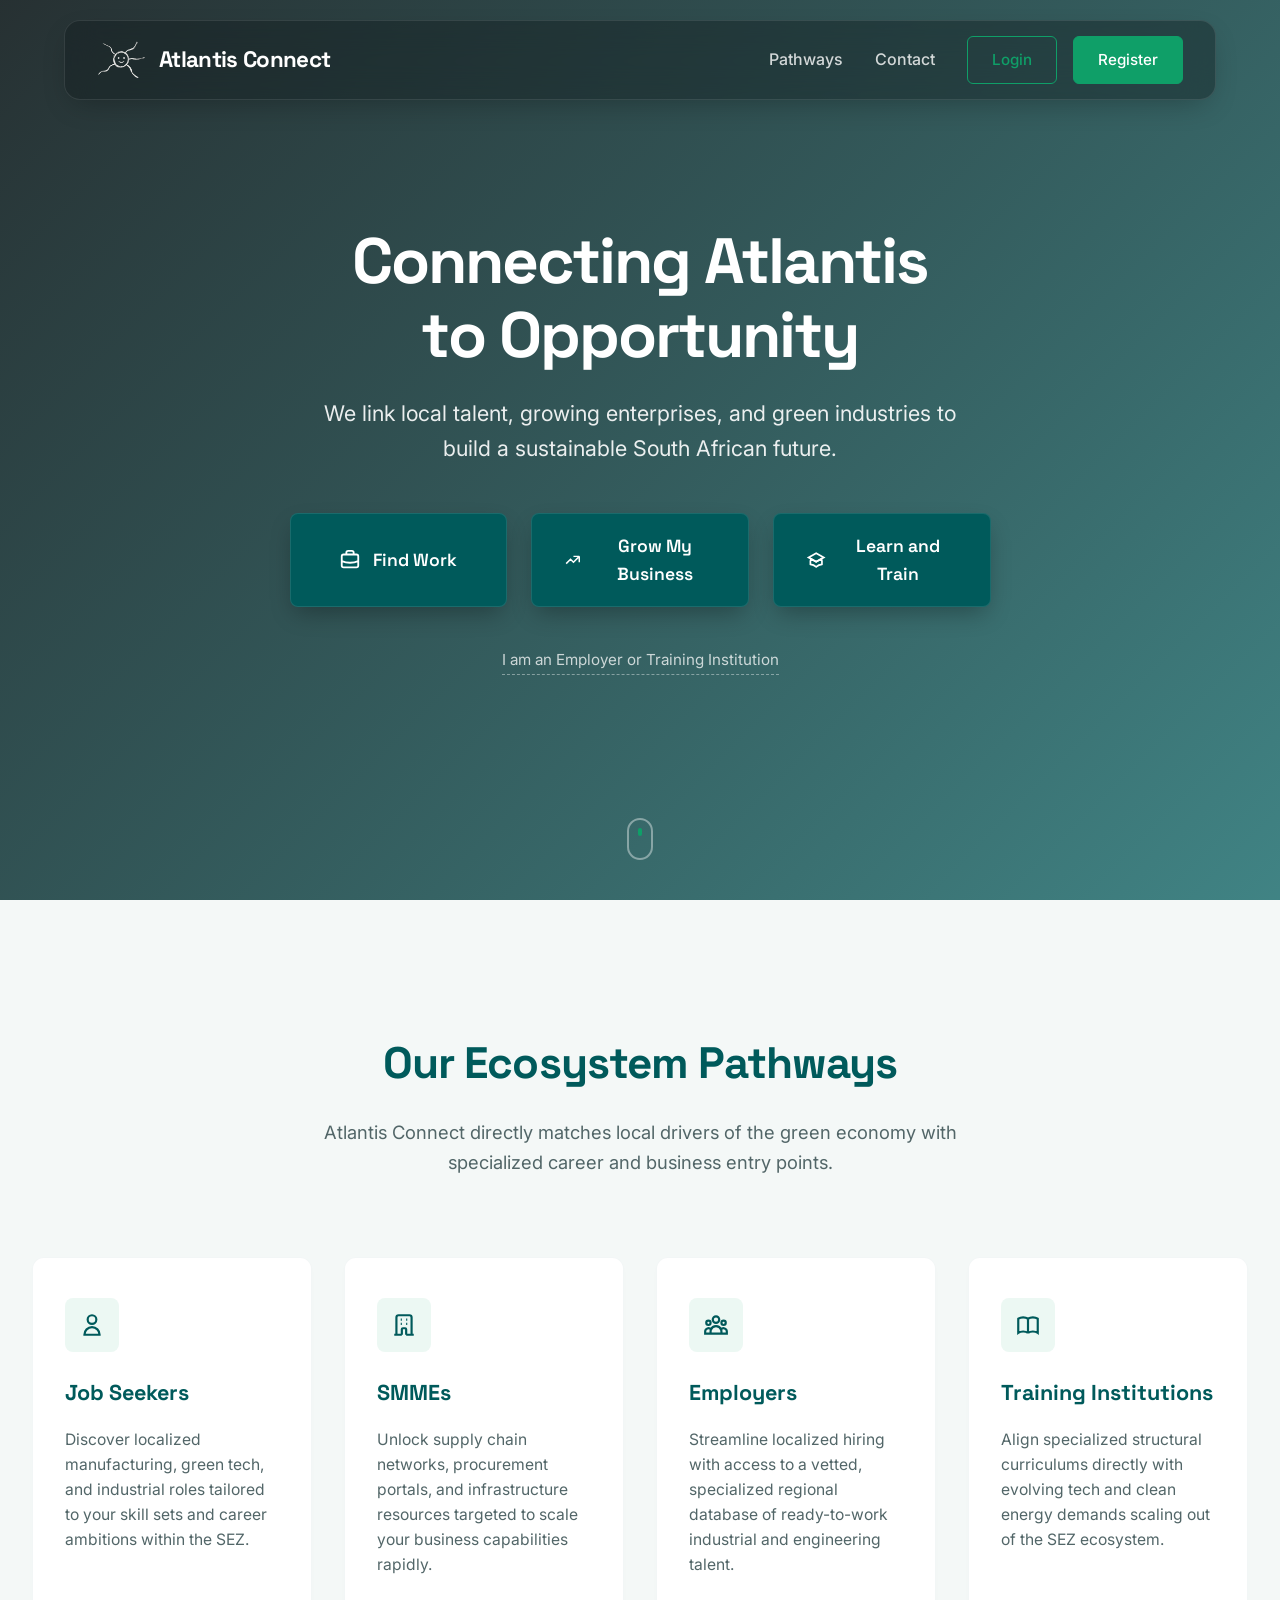
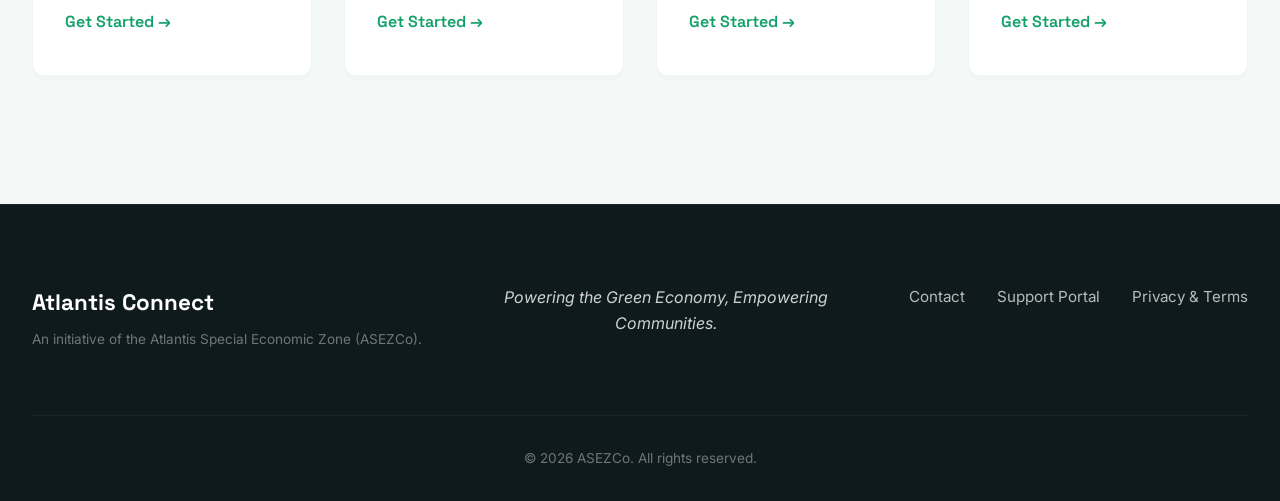
==== commit cad9ee18: "Merge branch 'main' of https://github.com/n-zwane/atlantis-connect" ====
--- a/index.html
+++ b/index.html
@@ -11,45 +11,6 @@
             rel="stylesheet"
         />
         <link rel="stylesheet" href="style.css" />
-        <style>
-            /* Quick inline styling to support the WhatsApp elements matching the brand guidelines */
-            .btn-whatsapp {
-                background-color: #25d366 !important;
-                color: #ffffff !important;
-                border: none !important;
-                display: inline-flex;
-                align-items: center;
-                gap: 0.5rem;
-                transition:
-                    transform 0.2s ease,
-                    background-color 0.2s ease;
-            }
-            .btn-whatsapp:hover {
-                background-color: #20ba5a !important;
-                transform: translateY(-2px);
-            }
-            .whatsapp-fab {
-                position: fixed;
-                bottom: 2rem;
-                right: 2rem;
-                z-index: 999;
-                padding: 0.85rem 1.5rem;
-                border-radius: 50px;
-                box-shadow: 0 4px 12px rgba(37, 211, 102, 0.3);
-                font-family: "Inter", sans-serif;
-                font-weight: 600;
-                font-size: 0.95rem;
-                text-decoration: none;
-            }
-            @media (max-width: 768px) {
-                .whatsapp-fab {
-                    bottom: 1.5rem;
-                    right: 1.5rem;
-                    padding: 0.75rem 1.25rem;
-                    font-size: 0.85rem;
-                }
-            }
-        </style>
     </head>
     <body>
         <header class="navbar" id="navbar">
@@ -124,7 +85,7 @@
                     </p>
 
                     <div class="hero-ctas">
-                        <a href="#find-work" class="btn-cta">
+                        <a href="portal.html?tab=register&role=seeker" class="btn-cta">
                             <svg
                                 class="cta-icon"
                                 viewBox="0 0 24 24"
@@ -138,7 +99,7 @@
                             </svg>
                             Find Work
                         </a>
-                        <a href="#grow-business" class="btn-cta">
+                        <a href="portal.html?tab=register&role=smme" class="btn-cta">
                             <svg
                                 class="cta-icon"
                                 viewBox="0 0 24 24"
@@ -150,8 +111,7 @@
                             </svg>
                             Grow My Business
                         </a>
-
-                        <a href="#learn-train" class="btn-cta">
+                        <a href="portal.html?tab=register&role=institution" class="btn-cta">
                             <svg
                                 class="cta-icon"
                                 viewBox="0 0 24 24"
@@ -166,28 +126,10 @@
                             </svg>
                             Learn and Train
                         </a>
-                        <a
-                            href="https://wa.me/27742852001?text=Hi%20Atlantis%20Connect."
-                            target="_blank"
-                            class="btn-cta btn-whatsapp"
-                        >
-                            <svg
-                                viewBox="0 0 24 24"
-                                width="20"
-                                height="20"
-                                fill="currentColor"
-                            >
-                                <path
-                                    d="M17.472 14.382c-.297-.149-1.758-.867-2.03-.967-.273-.099-.471-.148-.67.15-.197.297-.767.966-.94 1.164-.173.199-.347.223-.644.075-.297-.15-1.255-.463-2.39-1.475-.883-.788-1.48-1.761-1.653-2.059-.173-.297-.018-.458.13-.606.134-.133.298-.347.446-.52.149-.174.198-.298.298-.497.099-.198.05-.371-.025-.52-.075-.149-.669-1.612-.916-2.207-.242-.579-.487-.5-.669-.51-.173-.008-.371-.01-.57-.01-.198 0-.52.074-.792.372-.272.297-1.04 1.016-1.04 2.479 0 1.462 1.065 2.875 1.213 3.074.149.198 2.096 3.2 5.077 4.487.709.306 1.262.489 1.694.625.712.227 1.36.195 1.871.118.571-.085 1.758-.719 2.006-1.413.248-.694.248-1.289.173-1.413-.074-.124-.272-.198-.57-.347m-5.421 7.403h-.004a9.87 9.87 0 01-5.031-1.378l-.361-.214-3.741.982.998-3.648-.235-.374a9.86 9.86 0 01-1.51-5.26c.001-5.45 4.436-9.884 9.888-9.884 2.64 0 5.122 1.03 6.988 2.898a9.825 9.825 0 012.893 6.994c-.003 5.45-4.437 9.884-9.885 9.884m8.413-18.297A11.815 11.815 0 0012.05 0C5.495 0 .16 5.335.157 11.892c0 2.096.547 4.142 1.588 5.945L0 24l6.335-1.662c1.746.953 3.71 1.455 5.703 1.458h.005c6.554 0 11.89-5.335 11.893-11.893a11.821 11.821 0 00-3.48-8.413z"
-                                />
-                            </svg>
-                            Register with WhatsApp
-                        </a>
-                    </div>
-
-                    <a href="#employer-registration" class="hero-secondary-link"
-                        >I am an Employer or Training Institution</a
-                    >
+                    </div>
+
+                    <a href="portal.html?tab=register" class="hero-secondary-link"
+                        >I am an Employer or Training Institution</a>
                 </div>
 
                 <div class="scroll-indicator" aria-hidden="true">
@@ -227,9 +169,7 @@
                                 and industrial roles tailored to your skill sets
                                 and career ambitions within the SEZ.
                             </p>
-                            <a href="#job-seeker" class="card-link"
-                                >Get Started &rarr;</a
-                            >
+                            <a href="portal.html?tab=register&role=seeker" class="card-link">Get Started &rarr;</a>
                         </div>
 
                         <div class="card animate-on-scroll">
@@ -252,9 +192,7 @@
                                 portals, and infrastructure resources targeted
                                 to scale your business capabilities rapidly.
                             </p>
-                            <a href="#smme" class="card-link"
-                                >Get Started &rarr;</a
-                            >
+                            <a href="portal.html?tab=register&role=smme" class="card-link">Get Started &rarr;</a>
                         </div>
 
                         <div class="card animate-on-scroll">
@@ -277,9 +215,7 @@
                                 vetted, specialized regional database of
                                 ready-to-work industrial and engineering talent.
                             </p>
-                            <a href="#employer" class="card-link"
-                                >Get Started &rarr;</a
-                            >
+                            <a href="portal.html?tab=register&role=employer" class="card-link">Get Started &rarr;</a>
                         </div>
 
                         <div class="card animate-on-scroll">
@@ -302,9 +238,7 @@
                                 directly with evolving tech and clean energy
                                 demands scaling out of the SEZ ecosystem.
                             </p>
-                            <a href="#institutions" class="card-link"
-                                >Get Started &rarr;</a
-                            >
+                            <a href="portal.html?tab=register&role=institution" class="card-link">Get Started &rarr;</a>
                         </div>
                     </div>
                 </div>
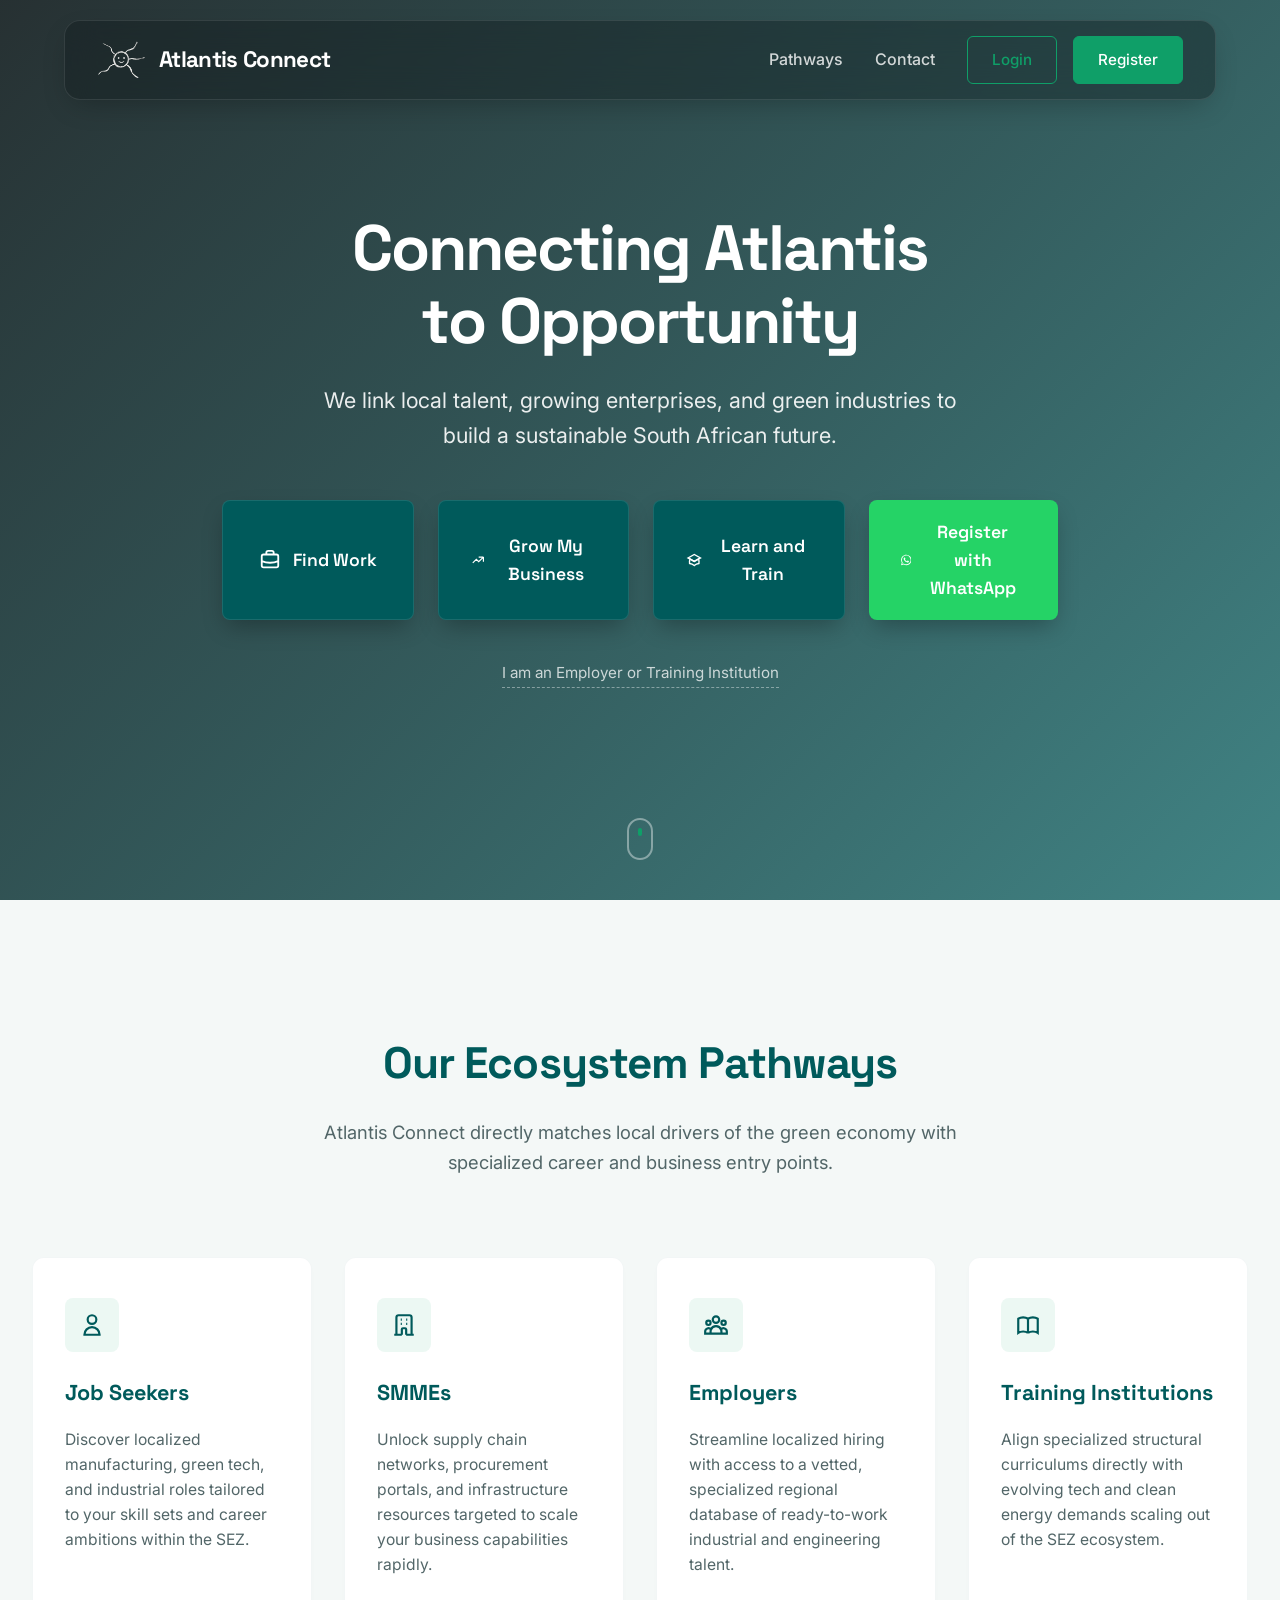
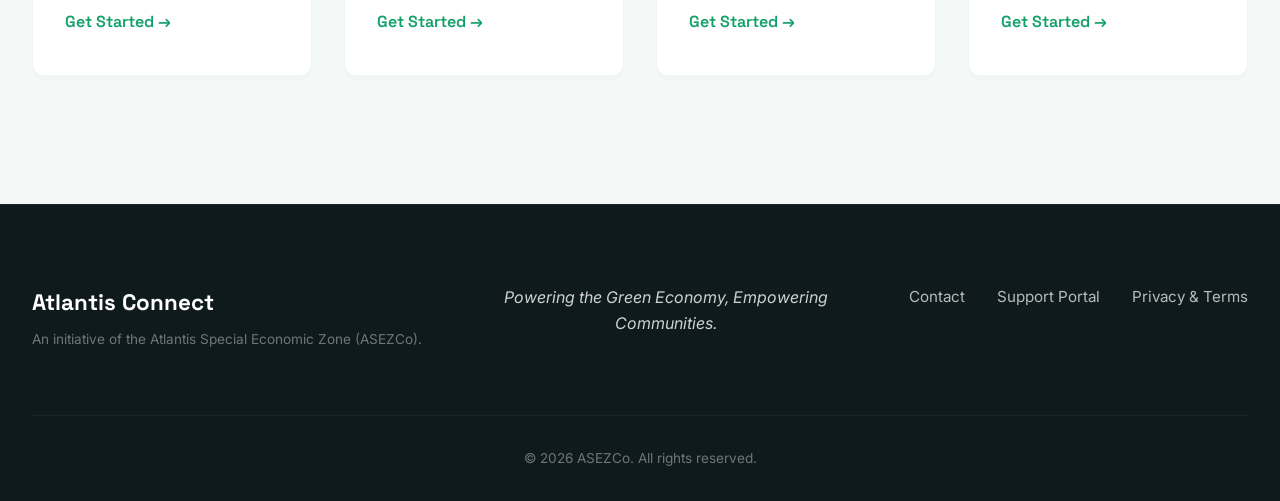
==== commit 9009346d: "added the chatbot" ====
--- a/index.html
+++ b/index.html
@@ -11,6 +11,45 @@
             rel="stylesheet"
         />
         <link rel="stylesheet" href="style.css" />
+        <style>
+            /* Quick inline styling to support the WhatsApp elements matching the brand guidelines */
+            .btn-whatsapp {
+                background-color: #25d366 !important;
+                color: #ffffff !important;
+                border: none !important;
+                display: inline-flex;
+                align-items: center;
+                gap: 0.5rem;
+                transition:
+                    transform 0.2s ease,
+                    background-color 0.2s ease;
+            }
+            .btn-whatsapp:hover {
+                background-color: #20ba5a !important;
+                transform: translateY(-2px);
+            }
+            .whatsapp-fab {
+                position: fixed;
+                bottom: 2rem;
+                right: 2rem;
+                z-index: 999;
+                padding: 0.85rem 1.5rem;
+                border-radius: 50px;
+                box-shadow: 0 4px 12px rgba(37, 211, 102, 0.3);
+                font-family: "Inter", sans-serif;
+                font-weight: 600;
+                font-size: 0.95rem;
+                text-decoration: none;
+            }
+            @media (max-width: 768px) {
+                .whatsapp-fab {
+                    bottom: 1.5rem;
+                    right: 1.5rem;
+                    padding: 0.75rem 1.25rem;
+                    font-size: 0.85rem;
+                }
+            }
+        </style>
     </head>
     <body>
         <header class="navbar" id="navbar">
@@ -85,7 +124,10 @@
                     </p>
 
                     <div class="hero-ctas">
-                        <a href="portal.html?tab=register&role=seeker" class="btn-cta">
+                        <a
+                            href="portal.html?tab=register&role=seeker"
+                            class="btn-cta"
+                        >
                             <svg
                                 class="cta-icon"
                                 viewBox="0 0 24 24"
@@ -99,7 +141,10 @@
                             </svg>
                             Find Work
                         </a>
-                        <a href="portal.html?tab=register&role=smme" class="btn-cta">
+                        <a
+                            href="portal.html?tab=register&role=smme"
+                            class="btn-cta"
+                        >
                             <svg
                                 class="cta-icon"
                                 viewBox="0 0 24 24"
@@ -111,7 +156,10 @@
                             </svg>
                             Grow My Business
                         </a>
-                        <a href="portal.html?tab=register&role=institution" class="btn-cta">
+                        <a
+                            href="portal.html?tab=register&role=institution"
+                            class="btn-cta"
+                        >
                             <svg
                                 class="cta-icon"
                                 viewBox="0 0 24 24"
@@ -126,10 +174,30 @@
                             </svg>
                             Learn and Train
                         </a>
+                        <a
+                            href="https://wa.me/27742852001?text=Hi%20Atlantis%20Connect."
+                            target="_blank"
+                            class="btn-cta btn-whatsapp"
+                        >
+                            <svg
+                                viewBox="0 0 24 24"
+                                width="20"
+                                height="20"
+                                fill="currentColor"
+                            >
+                                <path
+                                    d="M17.472 14.382c-.297-.149-1.758-.867-2.03-.967-.273-.099-.471-.148-.67.15-.197.297-.767.966-.94 1.164-.173.199-.347.223-.644.075-.297-.15-1.255-.463-2.39-1.475-.883-.788-1.48-1.761-1.653-2.059-.173-.297-.018-.458.13-.606.134-.133.298-.347.446-.52.149-.174.198-.298.298-.497.099-.198.05-.371-.025-.52-.075-.149-.669-1.612-.916-2.207-.242-.579-.487-.5-.669-.51-.173-.008-.371-.01-.57-.01-.198 0-.52.074-.792.372-.272.297-1.04 1.016-1.04 2.479 0 1.462 1.065 2.875 1.213 3.074.149.198 2.096 3.2 5.077 4.487.709.306 1.262.489 1.694.625.712.227 1.36.195 1.871.118.571-.085 1.758-.719 2.006-1.413.248-.694.248-1.289.173-1.413-.074-.124-.272-.198-.57-.347m-5.421 7.403h-.004a9.87 9.87 0 01-5.031-1.378l-.361-.214-3.741.982.998-3.648-.235-.374a9.86 9.86 0 01-1.51-5.26c.001-5.45 4.436-9.884 9.888-9.884 2.64 0 5.122 1.03 6.988 2.898a9.825 9.825 0 012.893 6.994c-.003 5.45-4.437 9.884-9.885 9.884m8.413-18.297A11.815 11.815 0 0012.05 0C5.495 0 .16 5.335.157 11.892c0 2.096.547 4.142 1.588 5.945L0 24l6.335-1.662c1.746.953 3.71 1.455 5.703 1.458h.005c6.554 0 11.89-5.335 11.893-11.893a11.821 11.821 0 00-3.48-8.413z"
+                                />
+                            </svg>
+                            Register with WhatsApp
+                        </a>
                     </div>
 
-                    <a href="portal.html?tab=register" class="hero-secondary-link"
-                        >I am an Employer or Training Institution</a>
+                    <a
+                        href="portal.html?tab=register"
+                        class="hero-secondary-link"
+                        >I am an Employer or Training Institution</a
+                    >
                 </div>
 
                 <div class="scroll-indicator" aria-hidden="true">
@@ -169,7 +237,11 @@
                                 and industrial roles tailored to your skill sets
                                 and career ambitions within the SEZ.
                             </p>
-                            <a href="portal.html?tab=register&role=seeker" class="card-link">Get Started &rarr;</a>
+                            <a
+                                href="portal.html?tab=register&role=seeker"
+                                class="card-link"
+                                >Get Started &rarr;</a
+                            >
                         </div>
 
                         <div class="card animate-on-scroll">
@@ -192,7 +264,11 @@
                                 portals, and infrastructure resources targeted
                                 to scale your business capabilities rapidly.
                             </p>
-                            <a href="portal.html?tab=register&role=smme" class="card-link">Get Started &rarr;</a>
+                            <a
+                                href="portal.html?tab=register&role=smme"
+                                class="card-link"
+                                >Get Started &rarr;</a
+                            >
                         </div>
 
                         <div class="card animate-on-scroll">
@@ -215,7 +291,11 @@
                                 vetted, specialized regional database of
                                 ready-to-work industrial and engineering talent.
                             </p>
-                            <a href="portal.html?tab=register&role=employer" class="card-link">Get Started &rarr;</a>
+                            <a
+                                href="portal.html?tab=register&role=employer"
+                                class="card-link"
+                                >Get Started &rarr;</a
+                            >
                         </div>
 
                         <div class="card animate-on-scroll">
@@ -238,7 +318,11 @@
                                 directly with evolving tech and clean energy
                                 demands scaling out of the SEZ ecosystem.
                             </p>
-                            <a href="portal.html?tab=register&role=institution" class="card-link">Get Started &rarr;</a>
+                            <a
+                                href="portal.html?tab=register&role=institution"
+                                class="card-link"
+                                >Get Started &rarr;</a
+                            >
                         </div>
                     </div>
                 </div>
